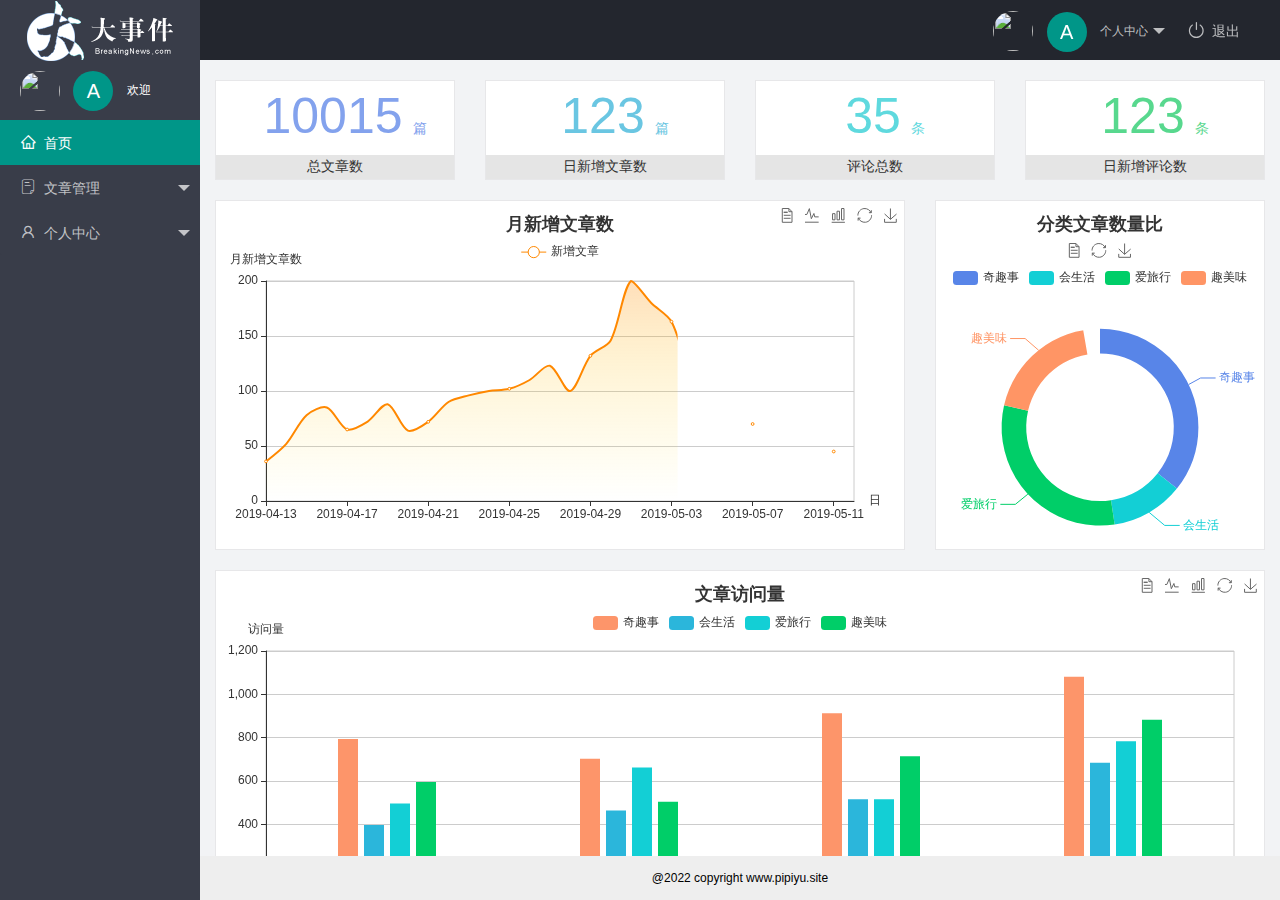
==== index.html @ cd09fad9 "主页功能开发" ====
<!DOCTYPE html>
<html lang="en">

<head>
  <meta charset="UTF-8">
  <meta http-equiv="X-UA-Compatible" content="IE=edge">
  <meta name="viewport" content="width=device-width, initial-scale=1.0">
  <link rel="stylesheet" href="/assets/lib/layui/css/layui.css" />
  <link rel="stylesheet" href="/assets/lib/layui/css/modules/layui-icon-extend/iconfont.css" />
  <link rel="stylesheet" href="/assets/css/index.css" />
  <title>后台主页</title>
</head>

<body>
  <div class="layui-layout layui-layout-admin">
    <div class="layui-header">
      <div class="layui-logo layui-hide-xs layui-bg-black">
        <img src="/assets/images/logo.png" alt="" />
      </div>
      <!-- 头部区域（可配合layui 已有的水平导航） -->
      <ul class="layui-nav layui-layout-right">
        <li class="layui-nav-item layui-hide layui-show-md-inline-block">
          <a href="javascript:;" class="userinfo">
            <img src="//tva1.sinaimg.cn/crop.0.0.118.118.180/5db11ff4gw1e77d3nqrv8j203b03cweg.jpg"
              class="layui-nav-img" />
            <span class="text-avatar">A</span>
            个人中心
          </a>
          <dl class="layui-nav-child">
            <dd><a href="">基本资料</a></dd>
            <dd><a href="">更换头像</a></dd>
            <dd><a href="">重置密码</a></dd>
          </dl>
        </li>
        <li class="layui-nav-item"><a href="javascript:;" id="btnLogout"><span
              class="iconfont layui-extend-tuichu"></span>退出 </a></li>
      </ul>
    </div>

    <div class="layui-side layui-bg-black">
      <div class="layui-side-scroll">
        <div href="javascript:;" class="userinfo">
          <img src="//tva1.sinaimg.cn/crop.0.0.118.118.180/5db11ff4gw1e77d3nqrv8j203b03cweg.jpg"
            class="layui-nav-img" />
          <span class="text-avatar">A</span>
          <span id="welcome">欢迎</span>
        </div>
        <!-- 左侧导航区域（可配合layui已有的垂直导航） -->
        <ul class="layui-nav layui-nav-tree" lay-shrink="all">
          <li class="layui-nav-item layui-this layui-this">
            <a href="/home/dashboard.html" target="fm"><span class="iconfont layui-extend-home"></span>首页</a>
          </li>
          <li class="layui-nav-item">
            <a class="" href="javascript:;"><span class="iconfont layui-extend-wenzhang"></span>文章管理</a>
            <dl class="layui-nav-child">
              <dd>
                <a href="javascript:;"><i class="layui-icon layui-icon-app"></i>文章类别</a>
              </dd>
              <dd>
                <a href="javascript:;"><i class="layui-icon layui-icon-app"></i>文章列表</a>
              </dd>
              <dd>
                <a href="javascript:;"><i class="layui-icon layui-icon-app"></i>发布文章</a>
              </dd>
            </dl>
          </li>
          <li class="layui-nav-item">
            <a href="javascript:;"><span class="iconfont layui-extend-user"></span>个人中心</a>
            <dl class="layui-nav-child">
              <dd>
                <a href="javascript:;"><i class="layui-icon layui-icon-app"></i>基本资料</a>
              </dd>
              <dd>
                <a href="javascript:;"><i class="layui-icon layui-icon-app"></i>更换头像</a>
              </dd>
              <dd>
                <a href="javascript:;"><i class="layui-icon layui-icon-app"></i>重置密码</a>
              </dd>
            </dl>
          </li>
        </ul>
      </div>
    </div>

    <div class="layui-body">
      <!-- 内容主体区域 -->
      <iframe name="fm" src="/home/dashboard.html" frameborder="0"></iframe>
    </div>

    <div class="layui-footer">
      <!-- 底部固定区域 -->
      @2022 copyright www.pipiyu.site
    </div>
  </div>


  <script src="/assets/lib/layui/layui.all.js"></script>
  <script src="/assets/lib/jquery.js"></script>
  <script src="/assets/js/BaseApi.js"></script>
  <script src="/assets/js/index.js"></script>

</body>

</html>
---- assets/lib/layui/css/layui.css ----
/** layui-v2.5.5 MIT License By https://www.layui.com */
 .layui-inline,img{display:inline-block;vertical-align:middle}h1,h2,h3,h4,h5,h6{font-weight:400}.layui-edge,.layui-header,.layui-inline,.layui-main{position:relative}.layui-body,.layui-edge,.layui-elip{overflow:hidden}.layui-btn,.layui-edge,.layui-inline,img{vertical-align:middle}.layui-btn,.layui-disabled,.layui-icon,.layui-unselect{-moz-user-select:none;-webkit-user-select:none;-ms-user-select:none}.layui-elip,.layui-form-checkbox span,.layui-form-pane .layui-form-label{text-overflow:ellipsis;white-space:nowrap}.layui-breadcrumb,.layui-tree-btnGroup{visibility:hidden}blockquote,body,button,dd,div,dl,dt,form,h1,h2,h3,h4,h5,h6,input,li,ol,p,pre,td,textarea,th,ul{margin:0;padding:0;-webkit-tap-highlight-color:rgba(0,0,0,0)}a:active,a:hover{outline:0}img{border:none}li{list-style:none}table{border-collapse:collapse;border-spacing:0}h4,h5,h6{font-size:100%}button,input,optgroup,option,select,textarea{font-family:inherit;font-size:inherit;font-style:inherit;font-weight:inherit;outline:0}pre{white-space:pre-wrap;white-space:-moz-pre-wrap;white-space:-pre-wrap;white-space:-o-pre-wrap;word-wrap:break-word}body{line-height:24px;font:14px Helvetica Neue,Helvetica,PingFang SC,Tahoma,Arial,sans-serif}hr{height:1px;margin:10px 0;border:0;clear:both}a{color:#333;text-decoration:none}a:hover{color:#777}a cite{font-style:normal;*cursor:pointer}.layui-border-box,.layui-border-box *{box-sizing:border-box}.layui-box,.layui-box *{box-sizing:content-box}.layui-clear{clear:both;*zoom:1}.layui-clear:after{content:'\20';clear:both;*zoom:1;display:block;height:0}.layui-inline{*display:inline;*zoom:1}.layui-edge{display:inline-block;width:0;height:0;border-width:6px;border-style:dashed;border-color:transparent}.layui-edge-top{top:-4px;border-bottom-color:#999;border-bottom-style:solid}.layui-edge-right{border-left-color:#999;border-left-style:solid}.layui-edge-bottom{top:2px;border-top-color:#999;border-top-style:solid}.layui-edge-left{border-right-color:#999;border-right-style:solid}.layui-disabled,.layui-disabled:hover{color:#d2d2d2!important;cursor:not-allowed!important}.layui-circle{border-radius:100%}.layui-show{display:block!important}.layui-hide{display:none!important}@font-face{font-family:layui-icon;src:url(../font/iconfont.eot?v=250);src:url(../font/iconfont.eot?v=250#iefix) format('embedded-opentype'),url(../font/iconfont.woff2?v=250) format('woff2'),url(../font/iconfont.woff?v=250) format('woff'),url(../font/iconfont.ttf?v=250) format('truetype'),url(../font/iconfont.svg?v=250#layui-icon) format('svg')}.layui-icon{font-family:layui-icon!important;font-size:16px;font-style:normal;-webkit-font-smoothing:antialiased;-moz-osx-font-smoothing:grayscale}.layui-icon-reply-fill:before{content:"\e611"}.layui-icon-set-fill:before{content:"\e614"}.layui-icon-menu-fill:before{content:"\e60f"}.layui-icon-search:before{content:"\e615"}.layui-icon-share:before{content:"\e641"}.layui-icon-set-sm:before{content:"\e620"}.layui-icon-engine:before{content:"\e628"}.layui-icon-close:before{content:"\1006"}.layui-icon-close-fill:before{content:"\1007"}.layui-icon-chart-screen:before{content:"\e629"}.layui-icon-star:before{content:"\e600"}.layui-icon-circle-dot:before{content:"\e617"}.layui-icon-chat:before{content:"\e606"}.layui-icon-release:before{content:"\e609"}.layui-icon-list:before{content:"\e60a"}.layui-icon-chart:before{content:"\e62c"}.layui-icon-ok-circle:before{content:"\1005"}.layui-icon-layim-theme:before{content:"\e61b"}.layui-icon-table:before{content:"\e62d"}.layui-icon-right:before{content:"\e602"}.layui-icon-left:before{content:"\e603"}.layui-icon-cart-simple:before{content:"\e698"}.layui-icon-face-cry:before{content:"\e69c"}.layui-icon-face-smile:before{content:"\e6af"}.layui-icon-survey:before{content:"\e6b2"}.layui-icon-tree:before{content:"\e62e"}.layui-icon-upload-circle:before{content:"\e62f"}.layui-icon-add-circle:before{content:"\e61f"}.layui-icon-download-circle:before{content:"\e601"}.layui-icon-templeate-1:before{content:"\e630"}.layui-icon-util:before{content:"\e631"}.layui-icon-face-surprised:before{content:"\e664"}.layui-icon-edit:before{content:"\e642"}.layui-icon-speaker:before{content:"\e645"}.layui-icon-down:before{content:"\e61a"}.layui-icon-file:before{content:"\e621"}.layui-icon-layouts:before{content:"\e632"}.layui-icon-rate-half:before{content:"\e6c9"}.layui-icon-add-circle-fine:before{content:"\e608"}.layui-icon-prev-circle:before{content:"\e633"}.layui-icon-read:before{content:"\e705"}.layui-icon-404:before{content:"\e61c"}.layui-icon-carousel:before{content:"\e634"}.layui-icon-help:before{content:"\e607"}.layui-icon-code-circle:before{content:"\e635"}.layui-icon-water:before{content:"\e636"}.layui-icon-username:before{content:"\e66f"}.layui-icon-find-fill:before{content:"\e670"}.layui-icon-about:before{content:"\e60b"}.layui-icon-location:before{content:"\e715"}.layui-icon-up:before{content:"\e619"}.layui-icon-pause:before{content:"\e651"}.layui-icon-date:before{content:"\e637"}.layui-icon-layim-uploadfile:before{content:"\e61d"}.layui-icon-delete:before{content:"\e640"}.layui-icon-play:before{content:"\e652"}.layui-icon-top:before{content:"\e604"}.layui-icon-friends:before{content:"\e612"}.layui-icon-refresh-3:before{content:"\e9aa"}.layui-icon-ok:before{content:"\e605"}.layui-icon-layer:before{content:"\e638"}.layui-icon-face-smile-fine:before{content:"\e60c"}.layui-icon-dollar:before{content:"\e659"}.layui-icon-group:before{content:"\e613"}.layui-icon-layim-download:before{content:"\e61e"}.layui-icon-picture-fine:before{content:"\e60d"}.layui-icon-link:before{content:"\e64c"}.layui-icon-diamond:before{content:"\e735"}.layui-icon-log:before{content:"\e60e"}.layui-icon-rate-solid:before{content:"\e67a"}.layui-icon-fonts-del:before{content:"\e64f"}.layui-icon-unlink:before{content:"\e64d"}.layui-icon-fonts-clear:before{content:"\e639"}.layui-icon-triangle-r:before{content:"\e623"}.layui-icon-circle:before{content:"\e63f"}.layui-icon-radio:before{content:"\e643"}.layui-icon-align-center:before{content:"\e647"}.layui-icon-align-right:before{content:"\e648"}.layui-icon-align-left:before{content:"\e649"}.layui-icon-loading-1:before{content:"\e63e"}.layui-icon-return:before{content:"\e65c"}.layui-icon-fonts-strong:before{content:"\e62b"}.layui-icon-upload:before{content:"\e67c"}.layui-icon-dialogue:before{content:"\e63a"}.layui-icon-video:before{content:"\e6ed"}.layui-icon-headset:before{content:"\e6fc"}.layui-icon-cellphone-fine:before{content:"\e63b"}.layui-icon-add-1:before{content:"\e654"}.layui-icon-face-smile-b:before{content:"\e650"}.layui-icon-fonts-html:before{content:"\e64b"}.layui-icon-form:before{content:"\e63c"}.layui-icon-cart:before{content:"\e657"}.layui-icon-camera-fill:before{content:"\e65d"}.layui-icon-tabs:before{content:"\e62a"}.layui-icon-fonts-code:before{content:"\e64e"}.layui-icon-fire:before{content:"\e756"}.layui-icon-set:before{content:"\e716"}.layui-icon-fonts-u:before{content:"\e646"}.layui-icon-triangle-d:before{content:"\e625"}.layui-icon-tips:before{content:"\e702"}.layui-icon-picture:before{content:"\e64a"}.layui-icon-more-vertical:before{content:"\e671"}.layui-icon-flag:before{content:"\e66c"}.layui-icon-loading:before{content:"\e63d"}.layui-icon-fonts-i:before{content:"\e644"}.layui-icon-refresh-1:before{content:"\e666"}.layui-icon-rmb:before{content:"\e65e"}.layui-icon-home:before{content:"\e68e"}.layui-icon-user:before{content:"\e770"}.layui-icon-notice:before{content:"\e667"}.layui-icon-login-weibo:before{content:"\e675"}.layui-icon-voice:before{content:"\e688"}.layui-icon-upload-drag:before{content:"\e681"}.layui-icon-login-qq:before{content:"\e676"}.layui-icon-snowflake:before{content:"\e6b1"}.layui-icon-file-b:before{content:"\e655"}.layui-icon-template:before{content:"\e663"}.layui-icon-auz:before{content:"\e672"}.layui-icon-console:before{content:"\e665"}.layui-icon-app:before{content:"\e653"}.layui-icon-prev:before{content:"\e65a"}.layui-icon-website:before{content:"\e7ae"}.layui-icon-next:before{content:"\e65b"}.layui-icon-component:before{content:"\e857"}.layui-icon-more:before{content:"\e65f"}.layui-icon-login-wechat:before{content:"\e677"}.layui-icon-shrink-right:before{content:"\e668"}.layui-icon-spread-left:before{content:"\e66b"}.layui-icon-camera:before{content:"\e660"}.layui-icon-note:before{content:"\e66e"}.layui-icon-refresh:before{content:"\e669"}.layui-icon-female:before{content:"\e661"}.layui-icon-male:before{content:"\e662"}.layui-icon-password:before{content:"\e673"}.layui-icon-senior:before{content:"\e674"}.layui-icon-theme:before{content:"\e66a"}.layui-icon-tread:before{content:"\e6c5"}.layui-icon-praise:before{content:"\e6c6"}.layui-icon-star-fill:before{content:"\e658"}.layui-icon-rate:before{content:"\e67b"}.layui-icon-template-1:before{content:"\e656"}.layui-icon-vercode:before{content:"\e679"}.layui-icon-cellphone:before{content:"\e678"}.layui-icon-screen-full:before{content:"\e622"}.layui-icon-screen-restore:before{content:"\e758"}.layui-icon-cols:before{content:"\e610"}.layui-icon-export:before{content:"\e67d"}.layui-icon-print:before{content:"\e66d"}.layui-icon-slider:before{content:"\e714"}.layui-icon-addition:before{content:"\e624"}.layui-icon-subtraction:before{content:"\e67e"}.layui-icon-service:before{content:"\e626"}.layui-icon-transfer:before{content:"\e691"}.layui-main{width:1140px;margin:0 auto}.layui-header{z-index:1000;height:60px}.layui-header a:hover{transition:all .5s;-webkit-transition:all .5s}.layui-side{position:fixed;left:0;top:0;bottom:0;z-index:999;width:200px;overflow-x:hidden}.layui-side-scroll{position:relative;width:220px;height:100%;overflow-x:hidden}.layui-body{position:absolute;left:200px;right:0;top:0;bottom:0;z-index:998;width:auto;overflow-y:auto;box-sizing:border-box}.layui-layout-body{overflow:hidden}.layui-layout-admin .layui-header{background-color:#23262E}.layui-layout-admin .layui-side{top:60px;width:200px;overflow-x:hidden}.layui-layout-admin .layui-body{position:fixed;top:60px;bottom:44px}.layui-layout-admin .layui-main{width:auto;margin:0 15px}.layui-layout-admin .layui-footer{position:fixed;left:200px;right:0;bottom:0;height:44px;line-height:44px;padding:0 15px;background-color:#eee}.layui-layout-admin .layui-logo{position:absolute;left:0;top:0;width:200px;height:100%;line-height:60px;text-align:center;color:#009688;font-size:16px}.layui-layout-admin .layui-header .layui-nav{background:0 0}.layui-layout-left{position:absolute!important;left:200px;top:0}.layui-layout-right{position:absolute!important;right:0;top:0}.layui-container{position:relative;margin:0 auto;padding:0 15px;box-sizing:border-box}.layui-fluid{position:relative;margin:0 auto;padding:0 15px}.layui-row:after,.layui-row:before{content:'';display:block;clear:both}.layui-col-lg1,.layui-col-lg10,.layui-col-lg11,.layui-col-lg12,.layui-col-lg2,.layui-col-lg3,.layui-col-lg4,.layui-col-lg5,.layui-col-lg6,.layui-col-lg7,.layui-col-lg8,.layui-col-lg9,.layui-col-md1,.layui-col-md10,.layui-col-md11,.layui-col-md12,.layui-col-md2,.layui-col-md3,.layui-col-md4,.layui-col-md5,.layui-col-md6,.layui-col-md7,.layui-col-md8,.layui-col-md9,.layui-col-sm1,.layui-col-sm10,.layui-col-sm11,.layui-col-sm12,.layui-col-sm2,.layui-col-sm3,.layui-col-sm4,.layui-col-sm5,.layui-col-sm6,.layui-col-sm7,.layui-col-sm8,.layui-col-sm9,.layui-col-xs1,.layui-col-xs10,.layui-col-xs11,.layui-col-xs12,.layui-col-xs2,.layui-col-xs3,.layui-col-xs4,.layui-col-xs5,.layui-col-xs6,.layui-col-xs7,.layui-col-xs8,.layui-col-xs9{position:relative;display:block;box-sizing:border-box}.layui-col-xs1,.layui-col-xs10,.layui-col-xs11,.layui-col-xs12,.layui-col-xs2,.layui-col-xs3,.layui-col-xs4,.layui-col-xs5,.layui-col-xs6,.layui-col-xs7,.layui-col-xs8,.layui-col-xs9{float:left}.layui-col-xs1{width:8.33333333%}.layui-col-xs2{width:16.66666667%}.layui-col-xs3{width:25%}.layui-col-xs4{width:33.33333333%}.layui-col-xs5{width:41.66666667%}.layui-col-xs6{width:50%}.layui-col-xs7{width:58.33333333%}.layui-col-xs8{width:66.66666667%}.layui-col-xs9{width:75%}.layui-col-xs10{width:83.33333333%}.layui-col-xs11{width:91.66666667%}.layui-col-xs12{width:100%}.layui-col-xs-offset1{margin-left:8.33333333%}.layui-col-xs-offset2{margin-left:16.66666667%}.layui-col-xs-offset3{margin-left:25%}.layui-col-xs-offset4{margin-left:33.33333333%}.layui-col-xs-offset5{margin-left:41.66666667%}.layui-col-xs-offset6{margin-left:50%}.layui-col-xs-offset7{margin-left:58.33333333%}.layui-col-xs-offset8{margin-left:66.66666667%}.layui-col-xs-offset9{margin-left:75%}.layui-col-xs-offset10{margin-left:83.33333333%}.layui-col-xs-offset11{margin-left:91.66666667%}.layui-col-xs-offset12{margin-left:100%}@media screen and (max-width:768px){.layui-hide-xs{display:none!important}.layui-show-xs-block{display:block!important}.layui-show-xs-inline{display:inline!important}.layui-show-xs-inline-block{display:inline-block!important}}@media screen and (min-width:768px){.layui-container{width:750px}.layui-hide-sm{display:none!important}.layui-show-sm-block{display:block!important}.layui-show-sm-inline{display:inline!important}.layui-show-sm-inline-block{display:inline-block!important}.layui-col-sm1,.layui-col-sm10,.layui-col-sm11,.layui-col-sm12,.layui-col-sm2,.layui-col-sm3,.layui-col-sm4,.layui-col-sm5,.layui-col-sm6,.layui-col-sm7,.layui-col-sm8,.layui-col-sm9{float:left}.layui-col-sm1{width:8.33333333%}.layui-col-sm2{width:16.66666667%}.layui-col-sm3{width:25%}.layui-col-sm4{width:33.33333333%}.layui-col-sm5{width:41.66666667%}.layui-col-sm6{width:50%}.layui-col-sm7{width:58.33333333%}.layui-col-sm8{width:66.66666667%}.layui-col-sm9{width:75%}.layui-col-sm10{width:83.33333333%}.layui-col-sm11{width:91.66666667%}.layui-col-sm12{width:100%}.layui-col-sm-offset1{margin-left:8.33333333%}.layui-col-sm-offset2{margin-left:16.66666667%}.layui-col-sm-offset3{margin-left:25%}.layui-col-sm-offset4{margin-left:33.33333333%}.layui-col-sm-offset5{margin-left:41.66666667%}.layui-col-sm-offset6{margin-left:50%}.layui-col-sm-offset7{margin-left:58.33333333%}.layui-col-sm-offset8{margin-left:66.66666667%}.layui-col-sm-offset9{margin-left:75%}.layui-col-sm-offset10{margin-left:83.33333333%}.layui-col-sm-offset11{margin-left:91.66666667%}.layui-col-sm-offset12{margin-left:100%}}@media screen and (min-width:992px){.layui-container{width:970px}.layui-hide-md{display:none!important}.layui-show-md-block{display:block!important}.layui-show-md-inline{display:inline!important}.layui-show-md-inline-block{display:inline-block!important}.layui-col-md1,.layui-col-md10,.layui-col-md11,.layui-col-md12,.layui-col-md2,.layui-col-md3,.layui-col-md4,.layui-col-md5,.layui-col-md6,.layui-col-md7,.layui-col-md8,.layui-col-md9{float:left}.layui-col-md1{width:8.33333333%}.layui-col-md2{width:16.66666667%}.layui-col-md3{width:25%}.layui-col-md4{width:33.33333333%}.layui-col-md5{width:41.66666667%}.layui-col-md6{width:50%}.layui-col-md7{width:58.33333333%}.layui-col-md8{width:66.66666667%}.layui-col-md9{width:75%}.layui-col-md10{width:83.33333333%}.layui-col-md11{width:91.66666667%}.layui-col-md12{width:100%}.layui-col-md-offset1{margin-left:8.33333333%}.layui-col-md-offset2{margin-left:16.66666667%}.layui-col-md-offset3{margin-left:25%}.layui-col-md-offset4{margin-left:33.33333333%}.layui-col-md-offset5{margin-left:41.66666667%}.layui-col-md-offset6{margin-left:50%}.layui-col-md-offset7{margin-left:58.33333333%}.layui-col-md-offset8{margin-left:66.66666667%}.layui-col-md-offset9{margin-left:75%}.layui-col-md-offset10{margin-left:83.33333333%}.layui-col-md-offset11{margin-left:91.66666667%}.layui-col-md-offset12{margin-left:100%}}@media screen and (min-width:1200px){.layui-container{width:1170px}.layui-hide-lg{display:none!important}.layui-show-lg-block{display:block!important}.layui-show-lg-inline{display:inline!important}.layui-show-lg-inline-block{display:inline-block!important}.layui-col-lg1,.layui-col-lg10,.layui-col-lg11,.layui-col-lg12,.layui-col-lg2,.layui-col-lg3,.layui-col-lg4,.layui-col-lg5,.layui-col-lg6,.layui-col-lg7,.layui-col-lg8,.layui-col-lg9{float:left}.layui-col-lg1{width:8.33333333%}.layui-col-lg2{width:16.66666667%}.layui-col-lg3{width:25%}.layui-col-lg4{width:33.33333333%}.layui-col-lg5{width:41.66666667%}.layui-col-lg6{width:50%}.layui-col-lg7{width:58.33333333%}.layui-col-lg8{width:66.66666667%}.layui-col-lg9{width:75%}.layui-col-lg10{width:83.33333333%}.layui-col-lg11{width:91.66666667%}.layui-col-lg12{width:100%}.layui-col-lg-offset1{margin-left:8.33333333%}.layui-col-lg-offset2{margin-left:16.66666667%}.layui-col-lg-offset3{margin-left:25%}.layui-col-lg-offset4{margin-left:33.33333333%}.layui-col-lg-offset5{margin-left:41.66666667%}.layui-col-lg-offset6{margin-left:50%}.layui-col-lg-offset7{margin-left:58.33333333%}.layui-col-lg-offset8{margin-left:66.66666667%}.layui-col-lg-offset9{margin-left:75%}.layui-col-lg-offset10{margin-left:83.33333333%}.layui-col-lg-offset11{margin-left:91.66666667%}.layui-col-lg-offset12{margin-left:100%}}.layui-col-space1{margin:-.5px}.layui-col-space1>*{padding:.5px}.layui-col-space3{margin:-1.5px}.layui-col-space3>*{padding:1.5px}.layui-col-space5{margin:-2.5px}.layui-col-space5>*{padding:2.5px}.layui-col-space8{margin:-3.5px}.layui-col-space8>*{padding:3.5px}.layui-col-space10{margin:-5px}.layui-col-space10>*{padding:5px}.layui-col-space12{margin:-6px}.layui-col-space12>*{padding:6px}.layui-col-space15{margin:-7.5px}.layui-col-space15>*{padding:7.5px}.layui-col-space18{margin:-9px}.layui-col-space18>*{padding:9px}.layui-col-space20{margin:-10px}.layui-col-space20>*{padding:10px}.layui-col-space22{margin:-11px}.layui-col-space22>*{padding:11px}.layui-col-space25{margin:-12.5px}.layui-col-space25>*{padding:12.5px}.layui-col-space30{margin:-15px}.layui-col-space30>*{padding:15px}.layui-btn,.layui-input,.layui-select,.layui-textarea,.layui-upload-button{outline:0;-webkit-appearance:none;transition:all .3s;-webkit-transition:all .3s;box-sizing:border-box}.layui-elem-quote{margin-bottom:10px;padding:15px;line-height:22px;border-left:5px solid #009688;border-radius:0 2px 2px 0;background-color:#f2f2f2}.layui-quote-nm{border-style:solid;border-width:1px 1px 1px 5px;background:0 0}.layui-elem-field{margin-bottom:10px;padding:0;border-width:1px;border-style:solid}.layui-elem-field legend{margin-left:20px;padding:0 10px;font-size:20px;font-weight:300}.layui-field-title{margin:10px 0 20px;border-width:1px 0 0}.layui-field-box{padding:10px 15px}.layui-field-title .layui-field-box{padding:10px 0}.layui-progress{position:relative;height:6px;border-radius:20px;background-color:#e2e2e2}.layui-progress-bar{position:absolute;left:0;top:0;width:0;max-width:100%;height:6px;border-radius:20px;text-align:right;background-color:#5FB878;transition:all .3s;-webkit-transition:all .3s}.layui-progress-big,.layui-progress-big .layui-progress-bar{height:18px;line-height:18px}.layui-progress-text{position:relative;top:-20px;line-height:18px;font-size:12px;color:#666}.layui-progress-big .layui-progress-text{position:static;padding:0 10px;color:#fff}.layui-collapse{border-width:1px;border-style:solid;border-radius:2px}.layui-colla-content,.layui-colla-item{border-top-width:1px;border-top-style:solid}.layui-colla-item:first-child{border-top:none}.layui-colla-title{position:relative;height:42px;line-height:42px;padding:0 15px 0 35px;color:#333;background-color:#f2f2f2;cursor:pointer;font-size:14px;overflow:hidden}.layui-colla-content{display:none;padding:10px 15px;line-height:22px;color:#666}.layui-colla-icon{position:absolute;left:15px;top:0;font-size:14px}.layui-card{margin-bottom:15px;border-radius:2px;background-color:#fff;box-shadow:0 1px 2px 0 rgba(0,0,0,.05)}.layui-card:last-child{margin-bottom:0}.layui-card-header{position:relative;height:42px;line-height:42px;padding:0 15px;border-bottom:1px solid #f6f6f6;color:#333;border-radius:2px 2px 0 0;font-size:14px}.layui-bg-black,.layui-bg-blue,.layui-bg-cyan,.layui-bg-green,.layui-bg-orange,.layui-bg-red{color:#fff!important}.layui-card-body{position:relative;padding:10px 15px;line-height:24px}.layui-card-body[pad15]{padding:15px}.layui-card-body[pad20]{padding:20px}.layui-card-body .layui-table{margin:5px 0}.layui-card .layui-tab{margin:0}.layui-panel-window{position:relative;padding:15px;border-radius:0;border-top:5px solid #E6E6E6;background-color:#fff}.layui-auxiliar-moving{position:fixed;left:0;right:0;top:0;bottom:0;width:100%;height:100%;background:0 0;z-index:9999999999}.layui-form-label,.layui-form-mid,.layui-form-select,.layui-input-block,.layui-input-inline,.layui-textarea{position:relative}.layui-bg-red{background-color:#FF5722!important}.layui-bg-orange{background-color:#FFB800!important}.layui-bg-green{background-color:#009688!important}.layui-bg-cyan{background-color:#2F4056!important}.layui-bg-blue{background-color:#1E9FFF!important}.layui-bg-black{background-color:#393D49!important}.layui-bg-gray{background-color:#eee!important;color:#666!important}.layui-badge-rim,.layui-colla-content,.layui-colla-item,.layui-collapse,.layui-elem-field,.layui-form-pane .layui-form-item[pane],.layui-form-pane .layui-form-label,.layui-input,.layui-layedit,.layui-layedit-tool,.layui-quote-nm,.layui-select,.layui-tab-bar,.layui-tab-card,.layui-tab-title,.layui-tab-title .layui-this:after,.layui-textarea{border-color:#e6e6e6}.layui-timeline-item:before,hr{background-color:#e6e6e6}.layui-text{line-height:22px;font-size:14px;color:#666}.layui-text h1,.layui-text h2,.layui-text h3{font-weight:500;color:#333}.layui-text h1{font-size:30px}.layui-text h2{font-size:24px}.layui-text h3{font-size:18px}.layui-text a:not(.layui-btn){color:#01AAED}.layui-text a:not(.layui-btn):hover{text-decoration:underline}.layui-text ul{padding:5px 0 5px 15px}.layui-text ul li{margin-top:5px;list-style-type:disc}.layui-text em,.layui-word-aux{color:#999!important;padding:0 5px!important}.layui-btn{display:inline-block;height:38px;line-height:38px;padding:0 18px;background-color:#009688;color:#fff;white-space:nowrap;text-align:center;font-size:14px;border:none;border-radius:2px;cursor:pointer}.layui-btn:hover{opacity:.8;filter:alpha(opacity=80);color:#fff}.layui-btn:active{opacity:1;filter:alpha(opacity=100)}.layui-btn+.layui-btn{margin-left:10px}.layui-btn-container{font-size:0}.layui-btn-container .layui-btn{margin-right:10px;margin-bottom:10px}.layui-btn-container .layui-btn+.layui-btn{margin-left:0}.layui-table .layui-btn-container .layui-btn{margin-bottom:9px}.layui-btn-radius{border-radius:100px}.layui-btn .layui-icon{margin-right:3px;font-size:18px;vertical-align:bottom;vertical-align:middle\9}.layui-btn-primary{border:1px solid #C9C9C9;background-color:#fff;color:#555}.layui-btn-primary:hover{border-color:#009688;color:#333}.layui-btn-normal{background-color:#1E9FFF}.layui-btn-warm{background-color:#FFB800}.layui-btn-danger{background-color:#FF5722}.layui-btn-checked{background-color:#5FB878}.layui-btn-disabled,.layui-btn-disabled:active,.layui-btn-disabled:hover{border:1px solid #e6e6e6;background-color:#FBFBFB;color:#C9C9C9;cursor:not-allowed;opacity:1}.layui-btn-lg{height:44px;line-height:44px;padding:0 25px;font-size:16px}.layui-btn-sm{height:30px;line-height:30px;padding:0 10px;font-size:12px}.layui-btn-sm i{font-size:16px!important}.layui-btn-xs{height:22px;line-height:22px;padding:0 5px;font-size:12px}.layui-btn-xs i{font-size:14px!important}.layui-btn-group{display:inline-block;vertical-align:middle;font-size:0}.layui-btn-group .layui-btn{margin-left:0!important;margin-right:0!important;border-left:1px solid rgba(255,255,255,.5);border-radius:0}.layui-btn-group .layui-btn-primary{border-left:none}.layui-btn-group .layui-btn-primary:hover{border-color:#C9C9C9;color:#009688}.layui-btn-group .layui-btn:first-child{border-left:none;border-radius:2px 0 0 2px}.layui-btn-group .layui-btn-primary:first-child{border-left:1px solid #c9c9c9}.layui-btn-group .layui-btn:last-child{border-radius:0 2px 2px 0}.layui-btn-group .layui-btn+.layui-btn{margin-left:0}.layui-btn-group+.layui-btn-group{margin-left:10px}.layui-btn-fluid{width:100%}.layui-input,.layui-select,.layui-textarea{height:38px;line-height:1.3;line-height:38px\9;border-width:1px;border-style:solid;background-color:#fff;border-radius:2px}.layui-input::-webkit-input-placeholder,.layui-select::-webkit-input-placeholder,.layui-textarea::-webkit-input-placeholder{line-height:1.3}.layui-input,.layui-textarea{display:block;width:100%;padding-left:10px}.layui-input:hover,.layui-textarea:hover{border-color:#D2D2D2!important}.layui-input:focus,.layui-textarea:focus{border-color:#C9C9C9!important}.layui-textarea{min-height:100px;height:auto;line-height:20px;padding:6px 10px;resize:vertical}.layui-select{padding:0 10px}.layui-form input[type=checkbox],.layui-form input[type=radio],.layui-form select{display:none}.layui-form [lay-ignore]{display:initial}.layui-form-item{margin-bottom:15px;clear:both;*zoom:1}.layui-form-item:after{content:'\20';clear:both;*zoom:1;display:block;height:0}.layui-form-label{float:left;display:block;padding:9px 15px;width:80px;font-weight:400;line-height:20px;text-align:right}.layui-form-label-col{display:block;float:none;padding:9px 0;line-height:20px;text-align:left}.layui-form-item .layui-inline{margin-bottom:5px;margin-right:10px}.layui-input-block{margin-left:110px;min-height:36px}.layui-input-inline{display:inline-block;vertical-align:middle}.layui-form-item .layui-input-inline{float:left;width:190px;margin-right:10px}.layui-form-text .layui-input-inline{width:auto}.layui-form-mid{float:left;display:block;padding:9px 0!important;line-height:20px;margin-right:10px}.layui-form-danger+.layui-form-select .layui-input,.layui-form-danger:focus{border-color:#FF5722!important}.layui-form-select .layui-input{padding-right:30px;cursor:pointer}.layui-form-select .layui-edge{position:absolute;right:10px;top:50%;margin-top:-3px;cursor:pointer;border-width:6px;border-top-color:#c2c2c2;border-top-style:solid;transition:all .3s;-webkit-transition:all .3s}.layui-form-select dl{display:none;position:absolute;left:0;top:42px;padding:5px 0;z-index:899;min-width:100%;border:1px solid #d2d2d2;max-height:300px;overflow-y:auto;background-color:#fff;border-radius:2px;box-shadow:0 2px 4px rgba(0,0,0,.12);box-sizing:border-box}.layui-form-select dl dd,.layui-form-select dl dt{padding:0 10px;line-height:36px;white-space:nowrap;overflow:hidden;text-overflow:ellipsis}.layui-form-select dl dt{font-size:12px;color:#999}.layui-form-select dl dd{cursor:pointer}.layui-form-select dl dd:hover{background-color:#f2f2f2;-webkit-transition:.5s all;transition:.5s all}.layui-form-select .layui-select-group dd{padding-left:20px}.layui-form-select dl dd.layui-select-tips{padding-left:10px!important;color:#999}.layui-form-select dl dd.layui-this{background-color:#5FB878;color:#fff}.layui-form-checkbox,.layui-form-select dl dd.layui-disabled{background-color:#fff}.layui-form-selected dl{display:block}.layui-form-checkbox,.layui-form-checkbox *,.layui-form-switch{display:inline-block;vertical-align:middle}.layui-form-selected .layui-edge{margin-top:-9px;-webkit-transform:rotate(180deg);transform:rotate(180deg);margin-top:-3px\9}:root .layui-form-selected .layui-edge{margin-top:-9px\0/IE9}.layui-form-selectup dl{top:auto;bottom:42px}.layui-select-none{margin:5px 0;text-align:center;color:#999}.layui-select-disabled .layui-disabled{border-color:#eee!important}.layui-select-disabled .layui-edge{border-top-color:#d2d2d2}.layui-form-checkbox{position:relative;height:30px;line-height:30px;margin-right:10px;padding-right:30px;cursor:pointer;font-size:0;-webkit-transition:.1s linear;transition:.1s linear;box-sizing:border-box}.layui-form-checkbox span{padding:0 10px;height:100%;font-size:14px;border-radius:2px 0 0 2px;background-color:#d2d2d2;color:#fff;overflow:hidden}.layui-form-checkbox:hover span{background-color:#c2c2c2}.layui-form-checkbox i{position:absolute;right:0;top:0;width:30px;height:28px;border:1px solid #d2d2d2;border-left:none;border-radius:0 2px 2px 0;color:#fff;font-size:20px;text-align:center}.layui-form-checkbox:hover i{border-color:#c2c2c2;color:#c2c2c2}.layui-form-checked,.layui-form-checked:hover{border-color:#5FB878}.layui-form-checked span,.layui-form-checked:hover span{background-color:#5FB878}.layui-form-checked i,.layui-form-checked:hover i{color:#5FB878}.layui-form-item .layui-form-checkbox{margin-top:4px}.layui-form-checkbox[lay-skin=primary]{height:auto!important;line-height:normal!important;min-width:18px;min-height:18px;border:none!important;margin-right:0;padding-left:28px;padding-right:0;background:0 0}.layui-form-checkbox[lay-skin=primary] span{padding-left:0;padding-right:15px;line-height:18px;background:0 0;color:#666}.layui-form-checkbox[lay-skin=primary] i{right:auto;left:0;width:16px;height:16px;line-height:16px;border:1px solid #d2d2d2;font-size:12px;border-radius:2px;background-color:#fff;-webkit-transition:.1s linear;transition:.1s linear}.layui-form-checkbox[lay-skin=primary]:hover i{border-color:#5FB878;color:#fff}.layui-form-checked[lay-skin=primary] i{border-color:#5FB878!important;background-color:#5FB878;color:#fff}.layui-checkbox-disbaled[lay-skin=primary] span{background:0 0!important;color:#c2c2c2}.layui-checkbox-disbaled[lay-skin=primary]:hover i{border-color:#d2d2d2}.layui-form-item .layui-form-checkbox[lay-skin=primary]{margin-top:10px}.layui-form-switch{position:relative;height:22px;line-height:22px;min-width:35px;padding:0 5px;margin-top:8px;border:1px solid #d2d2d2;border-radius:20px;cursor:pointer;background-color:#fff;-webkit-transition:.1s linear;transition:.1s linear}.layui-form-switch i{position:absolute;left:5px;top:3px;width:16px;height:16px;border-radius:20px;background-color:#d2d2d2;-webkit-transition:.1s linear;transition:.1s linear}.layui-form-switch em{position:relative;top:0;width:25px;margin-left:21px;padding:0!important;text-align:center!important;color:#999!important;font-style:normal!important;font-size:12px}.layui-form-onswitch{border-color:#5FB878;background-color:#5FB878}.layui-checkbox-disbaled,.layui-checkbox-disbaled i{border-color:#e2e2e2!important}.layui-form-onswitch i{left:100%;margin-left:-21px;background-color:#fff}.layui-form-onswitch em{margin-left:5px;margin-right:21px;color:#fff!important}.layui-checkbox-disbaled span{background-color:#e2e2e2!important}.layui-checkbox-disbaled:hover i{color:#fff!important}[lay-radio]{display:none}.layui-form-radio,.layui-form-radio *{display:inline-block;vertical-align:middle}.layui-form-radio{line-height:28px;margin:6px 10px 0 0;padding-right:10px;cursor:pointer;font-size:0}.layui-form-radio *{font-size:14px}.layui-form-radio>i{margin-right:8px;font-size:22px;color:#c2c2c2}.layui-form-radio>i:hover,.layui-form-radioed>i{color:#5FB878}.layui-radio-disbaled>i{color:#e2e2e2!important}.layui-form-pane .layui-form-label{width:110px;padding:8px 15px;height:38px;line-height:20px;border-width:1px;border-style:solid;border-radius:2px 0 0 2px;text-align:center;background-color:#FBFBFB;overflow:hidden;box-sizing:border-box}.layui-form-pane .layui-input-inline{margin-left:-1px}.layui-form-pane .layui-input-block{margin-left:110px;left:-1px}.layui-form-pane .layui-input{border-radius:0 2px 2px 0}.layui-form-pane .layui-form-text .layui-form-label{float:none;width:100%;border-radius:2px;box-sizing:border-box;text-align:left}.layui-form-pane .layui-form-text .layui-input-inline{display:block;margin:0;top:-1px;clear:both}.layui-form-pane .layui-form-text .layui-input-block{margin:0;left:0;top:-1px}.layui-form-pane .layui-form-text .layui-textarea{min-height:100px;border-radius:0 0 2px 2px}.layui-form-pane .layui-form-checkbox{margin:4px 0 4px 10px}.layui-form-pane .layui-form-radio,.layui-form-pane .layui-form-switch{margin-top:6px;margin-left:10px}.layui-form-pane .layui-form-item[pane]{position:relative;border-width:1px;border-style:solid}.layui-form-pane .layui-form-item[pane] .layui-form-label{position:absolute;left:0;top:0;height:100%;border-width:0 1px 0 0}.layui-form-pane .layui-form-item[pane] .layui-input-inline{margin-left:110px}@media screen and (max-width:450px){.layui-form-item .layui-form-label{text-overflow:ellipsis;overflow:hidden;white-space:nowrap}.layui-form-item .layui-inline{display:block;margin-right:0;margin-bottom:20px;clear:both}.layui-form-item .layui-inline:after{content:'\20';clear:both;display:block;height:0}.layui-form-item .layui-input-inline{display:block;float:none;left:-3px;width:auto;margin:0 0 10px 112px}.layui-form-item .layui-input-inline+.layui-form-mid{margin-left:110px;top:-5px;padding:0}.layui-form-item .layui-form-checkbox{margin-right:5px;margin-bottom:5px}}.layui-layedit{border-width:1px;border-style:solid;border-radius:2px}.layui-layedit-tool{padding:3px 5px;border-bottom-width:1px;border-bottom-style:solid;font-size:0}.layedit-tool-fixed{position:fixed;top:0;border-top:1px solid #e2e2e2}.layui-layedit-tool .layedit-tool-mid,.layui-layedit-tool .layui-icon{display:inline-block;vertical-align:middle;text-align:center;font-size:14px}.layui-layedit-tool .layui-icon{position:relative;width:32px;height:30px;line-height:30px;margin:3px 5px;color:#777;cursor:pointer;border-radius:2px}.layui-layedit-tool .layui-icon:hover{color:#393D49}.layui-layedit-tool .layui-icon:active{color:#000}.layui-layedit-tool .layedit-tool-active{background-color:#e2e2e2;color:#000}.layui-layedit-tool .layui-disabled,.layui-layedit-tool .layui-disabled:hover{color:#d2d2d2;cursor:not-allowed}.layui-layedit-tool .layedit-tool-mid{width:1px;height:18px;margin:0 10px;background-color:#d2d2d2}.layedit-tool-html{width:50px!important;font-size:30px!important}.layedit-tool-b,.layedit-tool-code,.layedit-tool-help{font-size:16px!important}.layedit-tool-d,.layedit-tool-face,.layedit-tool-image,.layedit-tool-unlink{font-size:18px!important}.layedit-tool-image input{position:absolute;font-size:0;left:0;top:0;width:100%;height:100%;opacity:.01;filter:Alpha(opacity=1);cursor:pointer}.layui-layedit-iframe iframe{display:block;width:100%}#LAY_layedit_code{overflow:hidden}.layui-laypage{display:inline-block;*display:inline;*zoom:1;vertical-align:middle;margin:10px 0;font-size:0}.layui-laypage>a:first-child,.layui-laypage>a:first-child em{border-radius:2px 0 0 2px}.layui-laypage>a:last-child,.layui-laypage>a:last-child em{border-radius:0 2px 2px 0}.layui-laypage>:first-child{margin-left:0!important}.layui-laypage>:last-child{margin-right:0!important}.layui-laypage a,.layui-laypage button,.layui-laypage input,.layui-laypage select,.layui-laypage span{border:1px solid #e2e2e2}.layui-laypage a,.layui-laypage span{display:inline-block;*display:inline;*zoom:1;vertical-align:middle;padding:0 15px;height:28px;line-height:28px;margin:0 -1px 5px 0;background-color:#fff;color:#333;font-size:12px}.layui-flow-more a *,.layui-laypage input,.layui-table-view select[lay-ignore]{display:inline-block}.layui-laypage a:hover{color:#009688}.layui-laypage em{font-style:normal}.layui-laypage .layui-laypage-spr{color:#999;font-weight:700}.layui-laypage a{text-decoration:none}.layui-laypage .layui-laypage-curr{position:relative}.layui-laypage .layui-laypage-curr em{position:relative;color:#fff}.layui-laypage .layui-laypage-curr .layui-laypage-em{position:absolute;left:-1px;top:-1px;padding:1px;width:100%;height:100%;background-color:#009688}.layui-laypage-em{border-radius:2px}.layui-laypage-next em,.layui-laypage-prev em{font-family:Sim sun;font-size:16px}.layui-laypage .layui-laypage-count,.layui-laypage .layui-laypage-limits,.layui-laypage .layui-laypage-refresh,.layui-laypage .layui-laypage-skip{margin-left:10px;margin-right:10px;padding:0;border:none}.layui-laypage .layui-laypage-limits,.layui-laypage .layui-laypage-refresh{vertical-align:top}.layui-laypage .layui-laypage-refresh i{font-size:18px;cursor:pointer}.layui-laypage select{height:22px;padding:3px;border-radius:2px;cursor:pointer}.layui-laypage .layui-laypage-skip{height:30px;line-height:30px;color:#999}.layui-laypage button,.layui-laypage input{height:30px;line-height:30px;border-radius:2px;vertical-align:top;background-color:#fff;box-sizing:border-box}.layui-laypage input{width:40px;margin:0 10px;padding:0 3px;text-align:center}.layui-laypage input:focus,.layui-laypage select:focus{border-color:#009688!important}.layui-laypage button{margin-left:10px;padding:0 10px;cursor:pointer}.layui-table,.layui-table-view{margin:10px 0}.layui-flow-more{margin:10px 0;text-align:center;color:#999;font-size:14px}.layui-flow-more a{height:32px;line-height:32px}.layui-flow-more a *{vertical-align:top}.layui-flow-more a cite{padding:0 20px;border-radius:3px;background-color:#eee;color:#333;font-style:normal}.layui-flow-more a cite:hover{opacity:.8}.layui-flow-more a i{font-size:30px;color:#737383}.layui-table{width:100%;background-color:#fff;color:#666}.layui-table tr{transition:all .3s;-webkit-transition:all .3s}.layui-table th{text-align:left;font-weight:400}.layui-table tbody tr:hover,.layui-table thead tr,.layui-table-click,.layui-table-header,.layui-table-hover,.layui-table-mend,.layui-table-patch,.layui-table-tool,.layui-table-total,.layui-table-total tr,.layui-table[lay-even] tr:nth-child(even){background-color:#f2f2f2}.layui-table td,.layui-table th,.layui-table-col-set,.layui-table-fixed-r,.layui-table-grid-down,.layui-table-header,.layui-table-page,.layui-table-tips-main,.layui-table-tool,.layui-table-total,.layui-table-view,.layui-table[lay-skin=line],.layui-table[lay-skin=row]{border-width:1px;border-style:solid;border-color:#e6e6e6}.layui-table td,.layui-table th{position:relative;padding:9px 15px;min-height:20px;line-height:20px;font-size:14px}.layui-table[lay-skin=line] td,.layui-table[lay-skin=line] th{border-width:0 0 1px}.layui-table[lay-skin=row] td,.layui-table[lay-skin=row] th{border-width:0 1px 0 0}.layui-table[lay-skin=nob] td,.layui-table[lay-skin=nob] th{border:none}.layui-table img{max-width:100px}.layui-table[lay-size=lg] td,.layui-table[lay-size=lg] th{padding:15px 30px}.layui-table-view .layui-table[lay-size=lg] .layui-table-cell{height:40px;line-height:40px}.layui-table[lay-size=sm] td,.layui-table[lay-size=sm] th{font-size:12px;padding:5px 10px}.layui-table-view .layui-table[lay-size=sm] .layui-table-cell{height:20px;line-height:20px}.layui-table[lay-data]{display:none}.layui-table-box{position:relative;overflow:hidden}.layui-table-view .layui-table{position:relative;width:auto;margin:0}.layui-table-view .layui-table[lay-skin=line]{border-width:0 1px 0 0}.layui-table-view .layui-table[lay-skin=row]{border-width:0 0 1px}.layui-table-view .layui-table td,.layui-table-view .layui-table th{padding:5px 0;border-top:none;border-left:none}.layui-table-view .layui-table th.layui-unselect .layui-table-cell span{cursor:pointer}.layui-table-view .layui-table td{cursor:default}.layui-table-view .layui-table td[data-edit=text]{cursor:text}.layui-table-view .layui-form-checkbox[lay-skin=primary] i{width:18px;height:18px}.layui-table-view .layui-form-radio{line-height:0;padding:0}.layui-table-view .layui-form-radio>i{margin:0;font-size:20px}.layui-table-init{position:absolute;left:0;top:0;width:100%;height:100%;text-align:center;z-index:110}.layui-table-init .layui-icon{position:absolute;left:50%;top:50%;margin:-15px 0 0 -15px;font-size:30px;color:#c2c2c2}.layui-table-header{border-width:0 0 1px;overflow:hidden}.layui-table-header .layui-table{margin-bottom:-1px}.layui-table-tool .layui-inline[lay-event]{position:relative;width:26px;height:26px;padding:5px;line-height:16px;margin-right:10px;text-align:center;color:#333;border:1px solid #ccc;cursor:pointer;-webkit-transition:.5s all;transition:.5s all}.layui-table-tool .layui-inline[lay-event]:hover{border:1px solid #999}.layui-table-tool-temp{padding-right:120px}.layui-table-tool-self{position:absolute;right:17px;top:10px}.layui-table-tool .layui-table-tool-self .layui-inline[lay-event]{margin:0 0 0 10px}.layui-table-tool-panel{position:absolute;top:29px;left:-1px;padding:5px 0;min-width:150px;min-height:40px;border:1px solid #d2d2d2;text-align:left;overflow-y:auto;background-color:#fff;box-shadow:0 2px 4px rgba(0,0,0,.12)}.layui-table-cell,.layui-table-tool-panel li{overflow:hidden;text-overflow:ellipsis;white-space:nowrap}.layui-table-tool-panel li{padding:0 10px;line-height:30px;-webkit-transition:.5s all;transition:.5s all}.layui-table-tool-panel li .layui-form-checkbox[lay-skin=primary]{width:100%;padding-left:28px}.layui-table-tool-panel li:hover{background-color:#f2f2f2}.layui-table-tool-panel li .layui-form-checkbox[lay-skin=primary] i{position:absolute;left:0;top:0}.layui-table-tool-panel li .layui-form-checkbox[lay-skin=primary] span{padding:0}.layui-table-tool .layui-table-tool-self .layui-table-tool-panel{left:auto;right:-1px}.layui-table-col-set{position:absolute;right:0;top:0;width:20px;height:100%;border-width:0 0 0 1px;background-color:#fff}.layui-table-sort{width:10px;height:20px;margin-left:5px;cursor:pointer!important}.layui-table-sort .layui-edge{position:absolute;left:5px;border-width:5px}.layui-table-sort .layui-table-sort-asc{top:3px;border-top:none;border-bottom-style:solid;border-bottom-color:#b2b2b2}.layui-table-sort .layui-table-sort-asc:hover{border-bottom-color:#666}.layui-table-sort .layui-table-sort-desc{bottom:5px;border-bottom:none;border-top-style:solid;border-top-color:#b2b2b2}.layui-table-sort .layui-table-sort-desc:hover{border-top-color:#666}.layui-table-sort[lay-sort=asc] .layui-table-sort-asc{border-bottom-color:#000}.layui-table-sort[lay-sort=desc] .layui-table-sort-desc{border-top-color:#000}.layui-table-cell{height:28px;line-height:28px;padding:0 15px;position:relative;box-sizing:border-box}.layui-table-cell .layui-form-checkbox[lay-skin=primary]{top:-1px;padding:0}.layui-table-cell .layui-table-link{color:#01AAED}.laytable-cell-checkbox,.laytable-cell-numbers,.laytable-cell-radio,.laytable-cell-space{padding:0;text-align:center}.layui-table-body{position:relative;overflow:auto;margin-right:-1px;margin-bottom:-1px}.layui-table-body .layui-none{line-height:26px;padding:15px;text-align:center;color:#999}.layui-table-fixed{position:absolute;left:0;top:0;z-index:101}.layui-table-fixed .layui-table-body{overflow:hidden}.layui-table-fixed-l{box-shadow:0 -1px 8px rgba(0,0,0,.08)}.layui-table-fixed-r{left:auto;right:-1px;border-width:0 0 0 1px;box-shadow:-1px 0 8px rgba(0,0,0,.08)}.layui-table-fixed-r .layui-table-header{position:relative;overflow:visible}.layui-table-mend{position:absolute;right:-49px;top:0;height:100%;width:50px}.layui-table-tool{position:relative;z-index:890;width:100%;min-height:50px;line-height:30px;padding:10px 15px;border-width:0 0 1px}.layui-table-tool .layui-btn-container{margin-bottom:-10px}.layui-table-page,.layui-table-total{border-width:1px 0 0;margin-bottom:-1px;overflow:hidden}.layui-table-page{position:relative;width:100%;padding:7px 7px 0;height:41px;font-size:12px;white-space:nowrap}.layui-table-page>div{height:26px}.layui-table-page .layui-laypage{margin:0}.layui-table-page .layui-laypage a,.layui-table-page .layui-laypage span{height:26px;line-height:26px;margin-bottom:10px;border:none;background:0 0}.layui-table-page .layui-laypage a,.layui-table-page .layui-laypage span.layui-laypage-curr{padding:0 12px}.layui-table-page .layui-laypage span{margin-left:0;padding:0}.layui-table-page .layui-laypage .layui-laypage-prev{margin-left:-7px!important}.layui-table-page .layui-laypage .layui-laypage-curr .layui-laypage-em{left:0;top:0;padding:0}.layui-table-page .layui-laypage button,.layui-table-page .layui-laypage input{height:26px;line-height:26px}.layui-table-page .layui-laypage input{width:40px}.layui-table-page .layui-laypage button{padding:0 10px}.layui-table-page select{height:18px}.layui-table-patch .layui-table-cell{padding:0;width:30px}.layui-table-edit{position:absolute;left:0;top:0;width:100%;height:100%;padding:0 14px 1px;border-radius:0;box-shadow:1px 1px 20px rgba(0,0,0,.15)}.layui-table-edit:focus{border-color:#5FB878!important}select.layui-table-edit{padding:0 0 0 10px;border-color:#C9C9C9}.layui-table-view .layui-form-checkbox,.layui-table-view .layui-form-radio,.layui-table-view .layui-form-switch{top:0;margin:0;box-sizing:content-box}.layui-table-view .layui-form-checkbox{top:-1px;height:26px;line-height:26px}.layui-table-view .layui-form-checkbox i{height:26px}.layui-table-grid .layui-table-cell{overflow:visible}.layui-table-grid-down{position:absolute;top:0;right:0;width:26px;height:100%;padding:5px 0;border-width:0 0 0 1px;text-align:center;background-color:#fff;color:#999;cursor:pointer}.layui-table-grid-down .layui-icon{position:absolute;top:50%;left:50%;margin:-8px 0 0 -8px}.layui-table-grid-down:hover{background-color:#fbfbfb}body .layui-table-tips .layui-layer-content{background:0 0;padding:0;box-shadow:0 1px 6px rgba(0,0,0,.12)}.layui-table-tips-main{margin:-44px 0 0 -1px;max-height:150px;padding:8px 15px;font-size:14px;overflow-y:scroll;background-color:#fff;color:#666}.layui-table-tips-c{position:absolute;right:-3px;top:-13px;width:20px;height:20px;padding:3px;cursor:pointer;background-color:#666;border-radius:50%;color:#fff}.layui-table-tips-c:hover{background-color:#777}.layui-table-tips-c:before{position:relative;right:-2px}.layui-upload-file{display:none!important;opacity:.01;filter:Alpha(opacity=1)}.layui-upload-drag,.layui-upload-form,.layui-upload-wrap{display:inline-block}.layui-upload-list{margin:10px 0}.layui-upload-choose{padding:0 10px;color:#999}.layui-upload-drag{position:relative;padding:30px;border:1px dashed #e2e2e2;background-color:#fff;text-align:center;cursor:pointer;color:#999}.layui-upload-drag .layui-icon{font-size:50px;color:#009688}.layui-upload-drag[lay-over]{border-color:#009688}.layui-upload-iframe{position:absolute;width:0;height:0;border:0;visibility:hidden}.layui-upload-wrap{position:relative;vertical-align:middle}.layui-upload-wrap .layui-upload-file{display:block!important;position:absolute;left:0;top:0;z-index:10;font-size:100px;width:100%;height:100%;opacity:.01;filter:Alpha(opacity=1);cursor:pointer}.layui-transfer-active,.layui-transfer-box{display:inline-block;vertical-align:middle}.layui-transfer-box,.layui-transfer-header,.layui-transfer-search{border-width:0;border-style:solid;border-color:#e6e6e6}.layui-transfer-box{position:relative;border-width:1px;width:200px;height:360px;border-radius:2px;background-color:#fff}.layui-transfer-box .layui-form-checkbox{width:100%;margin:0!important}.layui-transfer-header{height:38px;line-height:38px;padding:0 10px;border-bottom-width:1px}.layui-transfer-search{position:relative;padding:10px;border-bottom-width:1px}.layui-transfer-search .layui-input{height:32px;padding-left:30px;font-size:12px}.layui-transfer-search .layui-icon-search{position:absolute;left:20px;top:50%;margin-top:-8px;color:#666}.layui-transfer-active{margin:0 15px}.layui-transfer-active .layui-btn{display:block;margin:0;padding:0 15px;background-color:#5FB878;border-color:#5FB878;color:#fff}.layui-transfer-active .layui-btn-disabled{background-color:#FBFBFB;border-color:#e6e6e6;color:#C9C9C9}.layui-transfer-active .layui-btn:first-child{margin-bottom:15px}.layui-transfer-active .layui-btn .layui-icon{margin:0;font-size:14px!important}.layui-transfer-data{padding:5px 0;overflow:auto}.layui-transfer-data li{height:32px;line-height:32px;padding:0 10px}.layui-transfer-data li:hover{background-color:#f2f2f2;transition:.5s all}.layui-transfer-data .layui-none{padding:15px 10px;text-align:center;color:#999}.layui-nav{position:relative;padding:0 20px;background-color:#393D49;color:#fff;border-radius:2px;font-size:0;box-sizing:border-box}.layui-nav *{font-size:14px}.layui-nav .layui-nav-item{position:relative;display:inline-block;*display:inline;*zoom:1;vertical-align:middle;line-height:60px}.layui-nav .layui-nav-item a{display:block;padding:0 20px;color:#fff;color:rgba(255,255,255,.7);transition:all .3s;-webkit-transition:all .3s}.layui-nav .layui-this:after,.layui-nav-bar,.layui-nav-tree .layui-nav-itemed:after{position:absolute;left:0;top:0;width:0;height:5px;background-color:#5FB878;transition:all .2s;-webkit-transition:all .2s}.layui-nav-bar{z-index:1000}.layui-nav .layui-nav-item a:hover,.layui-nav .layui-this a{color:#fff}.layui-nav .layui-this:after{content:'';top:auto;bottom:0;width:100%}.layui-nav-img{width:30px;height:30px;margin-right:10px;border-radius:50%}.layui-nav .layui-nav-more{content:'';width:0;height:0;border-style:solid dashed dashed;border-color:#fff transparent transparent;overflow:hidden;cursor:pointer;transition:all .2s;-webkit-transition:all .2s;position:absolute;top:50%;right:3px;margin-top:-3px;border-width:6px;border-top-color:rgba(255,255,255,.7)}.layui-nav .layui-nav-mored,.layui-nav-itemed>a .layui-nav-more{margin-top:-9px;border-style:dashed dashed solid;border-color:transparent transparent #fff}.layui-nav-child{display:none;position:absolute;left:0;top:65px;min-width:100%;line-height:36px;padding:5px 0;box-shadow:0 2px 4px rgba(0,0,0,.12);border:1px solid #d2d2d2;background-color:#fff;z-index:100;border-radius:2px;white-space:nowrap}.layui-nav .layui-nav-child a{color:#333}.layui-nav .layui-nav-child a:hover{background-color:#f2f2f2;color:#000}.layui-nav-child dd{position:relative}.layui-nav .layui-nav-child dd.layui-this a,.layui-nav-child dd.layui-this{background-color:#5FB878;color:#fff}.layui-nav-child dd.layui-this:after{display:none}.layui-nav-tree{width:200px;padding:0}.layui-nav-tree .layui-nav-item{display:block;width:100%;line-height:45px}.layui-nav-tree .layui-nav-item a{position:relative;height:45px;line-height:45px;text-overflow:ellipsis;overflow:hidden;white-space:nowrap}.layui-nav-tree .layui-nav-item a:hover{background-color:#4E5465}.layui-nav-tree .layui-nav-bar{width:5px;height:0;background-color:#009688}.layui-nav-tree .layui-nav-child dd.layui-this,.layui-nav-tree .layui-nav-child dd.layui-this a,.layui-nav-tree .layui-this,.layui-nav-tree .layui-this>a,.layui-nav-tree .layui-this>a:hover{background-color:#009688;color:#fff}.layui-nav-tree .layui-this:after{display:none}.layui-nav-itemed>a,.layui-nav-tree .layui-nav-title a,.layui-nav-tree .layui-nav-title a:hover{color:#fff!important}.layui-nav-tree .layui-nav-child{position:relative;z-index:0;top:0;border:none;box-shadow:none}.layui-nav-tree .layui-nav-child a{height:40px;line-height:40px;color:#fff;color:rgba(255,255,255,.7)}.layui-nav-tree .layui-nav-child,.layui-nav-tree .layui-nav-child a:hover{background:0 0;color:#fff}.layui-nav-tree .layui-nav-more{right:10px}.layui-nav-itemed>.layui-nav-child{display:block;padding:0;background-color:rgba(0,0,0,.3)!important}.layui-nav-itemed>.layui-nav-child>.layui-this>.layui-nav-child{display:block}.layui-nav-side{position:fixed;top:0;bottom:0;left:0;overflow-x:hidden;z-index:999}.layui-bg-blue .layui-nav-bar,.layui-bg-blue .layui-nav-itemed:after,.layui-bg-blue .layui-this:after{background-color:#93D1FF}.layui-bg-blue .layui-nav-child dd.layui-this{background-color:#1E9FFF}.layui-bg-blue .layui-nav-itemed>a,.layui-nav-tree.layui-bg-blue .layui-nav-title a,.layui-nav-tree.layui-bg-blue .layui-nav-title a:hover{background-color:#007DDB!important}.layui-breadcrumb{font-size:0}.layui-breadcrumb>*{font-size:14px}.layui-breadcrumb a{color:#999!important}.layui-breadcrumb a:hover{color:#5FB878!important}.layui-breadcrumb a cite{color:#666;font-style:normal}.layui-breadcrumb span[lay-separator]{margin:0 10px;color:#999}.layui-tab{margin:10px 0;text-align:left!important}.layui-tab[overflow]>.layui-tab-title{overflow:hidden}.layui-tab-title{position:relative;left:0;height:40px;white-space:nowrap;font-size:0;border-bottom-width:1px;border-bottom-style:solid;transition:all .2s;-webkit-transition:all .2s}.layui-tab-title li{display:inline-block;*display:inline;*zoom:1;vertical-align:middle;font-size:14px;transition:all .2s;-webkit-transition:all .2s;position:relative;line-height:40px;min-width:65px;padding:0 15px;text-align:center;cursor:pointer}.layui-tab-title li a{display:block}.layui-tab-title .layui-this{color:#000}.layui-tab-title .layui-this:after{position:absolute;left:0;top:0;content:'';width:100%;height:41px;border-width:1px;border-style:solid;border-bottom-color:#fff;border-radius:2px 2px 0 0;box-sizing:border-box;pointer-events:none}.layui-tab-bar{position:absolute;right:0;top:0;z-index:10;width:30px;height:39px;line-height:39px;border-width:1px;border-style:solid;border-radius:2px;text-align:center;background-color:#fff;cursor:pointer}.layui-tab-bar .layui-icon{position:relative;display:inline-block;top:3px;transition:all .3s;-webkit-transition:all .3s}.layui-tab-item{display:none}.layui-tab-more{padding-right:30px;height:auto!important;white-space:normal!important}.layui-tab-more li.layui-this:after{border-bottom-color:#e2e2e2;border-radius:2px}.layui-tab-more .layui-tab-bar .layui-icon{top:-2px;top:3px\9;-webkit-transform:rotate(180deg);transform:rotate(180deg)}:root .layui-tab-more .layui-tab-bar .layui-icon{top:-2px\0/IE9}.layui-tab-content{padding:10px}.layui-tab-title li .layui-tab-close{position:relative;display:inline-block;width:18px;height:18px;line-height:20px;margin-left:8px;top:1px;text-align:center;font-size:14px;color:#c2c2c2;transition:all .2s;-webkit-transition:all .2s}.layui-tab-title li .layui-tab-close:hover{border-radius:2px;background-color:#FF5722;color:#fff}.layui-tab-brief>.layui-tab-title .layui-this{color:#009688}.layui-tab-brief>.layui-tab-more li.layui-this:after,.layui-tab-brief>.layui-tab-title .layui-this:after{border:none;border-radius:0;border-bottom:2px solid #5FB878}.layui-tab-brief[overflow]>.layui-tab-title .layui-this:after{top:-1px}.layui-tab-card{border-width:1px;border-style:solid;border-radius:2px;box-shadow:0 2px 5px 0 rgba(0,0,0,.1)}.layui-tab-card>.layui-tab-title{background-color:#f2f2f2}.layui-tab-card>.layui-tab-title li{margin-right:-1px;margin-left:-1px}.layui-tab-card>.layui-tab-title .layui-this{background-color:#fff}.layui-tab-card>.layui-tab-title .layui-this:after{border-top:none;border-width:1px;border-bottom-color:#fff}.layui-tab-card>.layui-tab-title .layui-tab-bar{height:40px;line-height:40px;border-radius:0;border-top:none;border-right:none}.layui-tab-card>.layui-tab-more .layui-this{background:0 0;color:#5FB878}.layui-tab-card>.layui-tab-more .layui-this:after{border:none}.layui-timeline{padding-left:5px}.layui-timeline-item{position:relative;padding-bottom:20px}.layui-timeline-axis{position:absolute;left:-5px;top:0;z-index:10;width:20px;height:20px;line-height:20px;background-color:#fff;color:#5FB878;border-radius:50%;text-align:center;cursor:pointer}.layui-timeline-axis:hover{color:#FF5722}.layui-timeline-item:before{content:'';position:absolute;left:5px;top:0;z-index:0;width:1px;height:100%}.layui-timeline-item:last-child:before{display:none}.layui-timeline-item:first-child:before{display:block}.layui-timeline-content{padding-left:25px}.layui-timeline-title{position:relative;margin-bottom:10px}.layui-badge,.layui-badge-dot,.layui-badge-rim{position:relative;display:inline-block;padding:0 6px;font-size:12px;text-align:center;background-color:#FF5722;color:#fff;border-radius:2px}.layui-badge{height:18px;line-height:18px}.layui-badge-dot{width:8px;height:8px;padding:0;border-radius:50%}.layui-badge-rim{height:18px;line-height:18px;border-width:1px;border-style:solid;background-color:#fff;color:#666}.layui-btn .layui-badge,.layui-btn .layui-badge-dot{margin-left:5px}.layui-nav .layui-badge,.layui-nav .layui-badge-dot{position:absolute;top:50%;margin:-8px 6px 0}.layui-tab-title .layui-badge,.layui-tab-title .layui-badge-dot{left:5px;top:-2px}.layui-carousel{position:relative;left:0;top:0;background-color:#f8f8f8}.layui-carousel>[carousel-item]{position:relative;width:100%;height:100%;overflow:hidden}.layui-carousel>[carousel-item]:before{position:absolute;content:'\e63d';left:50%;top:50%;width:100px;line-height:20px;margin:-10px 0 0 -50px;text-align:center;color:#c2c2c2;font-family:layui-icon!important;font-size:30px;font-style:normal;-webkit-font-smoothing:antialiased;-moz-osx-font-smoothing:grayscale}.layui-carousel>[carousel-item]>*{display:none;position:absolute;left:0;top:0;width:100%;height:100%;background-color:#f8f8f8;transition-duration:.3s;-webkit-transition-duration:.3s}.layui-carousel-updown>*{-webkit-transition:.3s ease-in-out up;transition:.3s ease-in-out up}.layui-carousel-arrow{display:none\9;opacity:0;position:absolute;left:10px;top:50%;margin-top:-18px;width:36px;height:36px;line-height:36px;text-align:center;font-size:20px;border:0;border-radius:50%;background-color:rgba(0,0,0,.2);color:#fff;-webkit-transition-duration:.3s;transition-duration:.3s;cursor:pointer}.layui-carousel-arrow[lay-type=add]{left:auto!important;right:10px}.layui-carousel:hover .layui-carousel-arrow[lay-type=add],.layui-carousel[lay-arrow=always] .layui-carousel-arrow[lay-type=add]{right:20px}.layui-carousel[lay-arrow=always] .layui-carousel-arrow{opacity:1;left:20px}.layui-carousel[lay-arrow=none] .layui-carousel-arrow{display:none}.layui-carousel-arrow:hover,.layui-carousel-ind ul:hover{background-color:rgba(0,0,0,.35)}.layui-carousel:hover .layui-carousel-arrow{display:block\9;opacity:1;left:20px}.layui-carousel-ind{position:relative;top:-35px;width:100%;line-height:0!important;text-align:center;font-size:0}.layui-carousel[lay-indicator=outside]{margin-bottom:30px}.layui-carousel[lay-indicator=outside] .layui-carousel-ind{top:10px}.layui-carousel[lay-indicator=outside] .layui-carousel-ind ul{background-color:rgba(0,0,0,.5)}.layui-carousel[lay-indicator=none] .layui-carousel-ind{display:none}.layui-carousel-ind ul{display:inline-block;padding:5px;background-color:rgba(0,0,0,.2);border-radius:10px;-webkit-transition-duration:.3s;transition-duration:.3s}.layui-carousel-ind li{display:inline-block;width:10px;height:10px;margin:0 3px;font-size:14px;background-color:#e2e2e2;background-color:rgba(255,255,255,.5);border-radius:50%;cursor:pointer;-webkit-transition-duration:.3s;transition-duration:.3s}.layui-carousel-ind li:hover{background-color:rgba(255,255,255,.7)}.layui-carousel-ind li.layui-this{background-color:#fff}.layui-carousel>[carousel-item]>.layui-carousel-next,.layui-carousel>[carousel-item]>.layui-carousel-prev,.layui-carousel>[carousel-item]>.layui-this{display:block}.layui-carousel>[carousel-item]>.layui-this{left:0}.layui-carousel>[carousel-item]>.layui-carousel-prev{left:-100%}.layui-carousel>[carousel-item]>.layui-carousel-next{left:100%}.layui-carousel>[carousel-item]>.layui-carousel-next.layui-carousel-left,.layui-carousel>[carousel-item]>.layui-carousel-prev.layui-carousel-right{left:0}.layui-carousel>[carousel-item]>.layui-this.layui-carousel-left{left:-100%}.layui-carousel>[carousel-item]>.layui-this.layui-carousel-right{left:100%}.layui-carousel[lay-anim=updown] .layui-carousel-arrow{left:50%!important;top:20px;margin:0 0 0 -18px}.layui-carousel[lay-anim=updown]>[carousel-item]>*,.layui-carousel[lay-anim=fade]>[carousel-item]>*{left:0!important}.layui-carousel[lay-anim=updown] .layui-carousel-arrow[lay-type=add]{top:auto!important;bottom:20px}.layui-carousel[lay-anim=updown] .layui-carousel-ind{position:absolute;top:50%;right:20px;width:auto;height:auto}.layui-carousel[lay-anim=updown] .layui-carousel-ind ul{padding:3px 5px}.layui-carousel[lay-anim=updown] .layui-carousel-ind li{display:block;margin:6px 0}.layui-carousel[lay-anim=updown]>[carousel-item]>.layui-this{top:0}.layui-carousel[lay-anim=updown]>[carousel-item]>.layui-carousel-prev{top:-100%}.layui-carousel[lay-anim=updown]>[carousel-item]>.layui-carousel-next{top:100%}.layui-carousel[lay-anim=updown]>[carousel-item]>.layui-carousel-next.layui-carousel-left,.layui-carousel[lay-anim=updown]>[carousel-item]>.layui-carousel-prev.layui-carousel-right{top:0}.layui-carousel[lay-anim=updown]>[carousel-item]>.layui-this.layui-carousel-left{top:-100%}.layui-carousel[lay-anim=updown]>[carousel-item]>.layui-this.layui-carousel-right{top:100%}.layui-carousel[lay-anim=fade]>[carousel-item]>.layui-carousel-next,.layui-carousel[lay-anim=fade]>[carousel-item]>.layui-carousel-prev{opacity:0}.layui-carousel[lay-anim=fade]>[carousel-item]>.layui-carousel-next.layui-carousel-left,.layui-carousel[lay-anim=fade]>[carousel-item]>.layui-carousel-prev.layui-carousel-right{opacity:1}.layui-carousel[lay-anim=fade]>[carousel-item]>.layui-this.layui-carousel-left,.layui-carousel[lay-anim=fade]>[carousel-item]>.layui-this.layui-carousel-right{opacity:0}.layui-fixbar{position:fixed;right:15px;bottom:15px;z-index:999999}.layui-fixbar li{width:50px;height:50px;line-height:50px;margin-bottom:1px;text-align:center;cursor:pointer;font-size:30px;background-color:#9F9F9F;color:#fff;border-radius:2px;opacity:.95}.layui-fixbar li:hover{opacity:.85}.layui-fixbar li:active{opacity:1}.layui-fixbar .layui-fixbar-top{display:none;font-size:40px}body .layui-util-face{border:none;background:0 0}body .layui-util-face .layui-layer-content{padding:0;background-color:#fff;color:#666;box-shadow:none}.layui-util-face .layui-layer-TipsG{display:none}.layui-util-face ul{position:relative;width:372px;padding:10px;border:1px solid #D9D9D9;background-color:#fff;box-shadow:0 0 20px rgba(0,0,0,.2)}.layui-util-face ul li{cursor:pointer;float:left;border:1px solid #e8e8e8;height:22px;width:26px;overflow:hidden;margin:-1px 0 0 -1px;padding:4px 2px;text-align:center}.layui-util-face ul li:hover{position:relative;z-index:2;border:1px solid #eb7350;background:#fff9ec}.layui-code{position:relative;margin:10px 0;padding:15px;line-height:20px;border:1px solid #ddd;border-left-width:6px;background-color:#F2F2F2;color:#333;font-family:Courier New;font-size:12px}.layui-rate,.layui-rate *{display:inline-block;vertical-align:middle}.layui-rate{padding:10px 5px 10px 0;font-size:0}.layui-rate li i.layui-icon{font-size:20px;color:#FFB800;margin-right:5px;transition:all .3s;-webkit-transition:all .3s}.layui-rate li i:hover{cursor:pointer;transform:scale(1.12);-webkit-transform:scale(1.12)}.layui-rate[readonly] li i:hover{cursor:default;transform:scale(1)}.layui-colorpicker{width:26px;height:26px;border:1px solid #e6e6e6;padding:5px;border-radius:2px;line-height:24px;display:inline-block;cursor:pointer;transition:all .3s;-webkit-transition:all .3s}.layui-colorpicker:hover{border-color:#d2d2d2}.layui-colorpicker.layui-colorpicker-lg{width:34px;height:34px;line-height:32px}.layui-colorpicker.layui-colorpicker-sm{width:24px;height:24px;line-height:22px}.layui-colorpicker.layui-colorpicker-xs{width:22px;height:22px;line-height:20px}.layui-colorpicker-trigger-bgcolor{display:block;background:url([data-uri]);border-radius:2px}.layui-colorpicker-trigger-span{display:block;height:100%;box-sizing:border-box;border:1px solid rgba(0,0,0,.15);border-radius:2px;text-align:center}.layui-colorpicker-trigger-i{display:inline-block;color:#FFF;font-size:12px}.layui-colorpicker-trigger-i.layui-icon-close{color:#999}.layui-colorpicker-main{position:absolute;z-index:66666666;width:280px;padding:7px;background:#FFF;border:1px solid #d2d2d2;border-radius:2px;box-shadow:0 2px 4px rgba(0,0,0,.12)}.layui-colorpicker-main-wrapper{height:180px;position:relative}.layui-colorpicker-basis{width:260px;height:100%;position:relative}.layui-colorpicker-basis-white{width:100%;height:100%;position:absolute;top:0;left:0;background:linear-gradient(90deg,#FFF,hsla(0,0%,100%,0))}.layui-colorpicker-basis-black{width:100%;height:100%;position:absolute;top:0;left:0;background:linear-gradient(0deg,#000,transparent)}.layui-colorpicker-basis-cursor{width:10px;height:10px;border:1px solid #FFF;border-radius:50%;position:absolute;top:-3px;right:-3px;cursor:pointer}.layui-colorpicker-side{position:absolute;top:0;right:0;width:12px;height:100%;background:linear-gradient(red,#FF0,#0F0,#0FF,#00F,#F0F,red)}.layui-colorpicker-side-slider{width:100%;height:5px;box-shadow:0 0 1px #888;box-sizing:border-box;background:#FFF;border-radius:1px;border:1px solid #f0f0f0;cursor:pointer;position:absolute;left:0}.layui-colorpicker-main-alpha{display:none;height:12px;margin-top:7px;background:url([data-uri])}.layui-colorpicker-alpha-bgcolor{height:100%;position:relative}.layui-colorpicker-alpha-slider{width:5px;height:100%;box-shadow:0 0 1px #888;box-sizing:border-box;background:#FFF;border-radius:1px;border:1px solid #f0f0f0;cursor:pointer;position:absolute;top:0}.layui-colorpicker-main-pre{padding-top:7px;font-size:0}.layui-colorpicker-pre{width:20px;height:20px;border-radius:2px;display:inline-block;margin-left:6px;margin-bottom:7px;cursor:pointer}.layui-colorpicker-pre:nth-child(11n+1){margin-left:0}.layui-colorpicker-pre-isalpha{background:url([data-uri])}.layui-colorpicker-pre.layui-this{box-shadow:0 0 3px 2px rgba(0,0,0,.15)}.layui-colorpicker-pre>div{height:100%;border-radius:2px}.layui-colorpicker-main-input{text-align:right;padding-top:7px}.layui-colorpicker-main-input .layui-btn-container .layui-btn{margin:0 0 0 10px}.layui-colorpicker-main-input div.layui-inline{float:left;margin-right:10px;font-size:14px}.layui-colorpicker-main-input input.layui-input{width:150px;height:30px;color:#666}.layui-slider{height:4px;background:#e2e2e2;border-radius:3px;position:relative;cursor:pointer}.layui-slider-bar{border-radius:3px;position:absolute;height:100%}.layui-slider-step{position:absolute;top:0;width:4px;height:4px;border-radius:50%;background:#FFF;-webkit-transform:translateX(-50%);transform:translateX(-50%)}.layui-slider-wrap{width:36px;height:36px;position:absolute;top:-16px;-webkit-transform:translateX(-50%);transform:translateX(-50%);z-index:10;text-align:center}.layui-slider-wrap-btn{width:12px;height:12px;border-radius:50%;background:#FFF;display:inline-block;vertical-align:middle;cursor:pointer;transition:.3s}.layui-slider-wrap:after{content:"";height:100%;display:inline-block;vertical-align:middle}.layui-slider-wrap-btn.layui-slider-hover,.layui-slider-wrap-btn:hover{transform:scale(1.2)}.layui-slider-wrap-btn.layui-disabled:hover{transform:scale(1)!important}.layui-slider-tips{position:absolute;top:-42px;z-index:66666666;white-space:nowrap;display:none;-webkit-transform:translateX(-50%);transform:translateX(-50%);color:#FFF;background:#000;border-radius:3px;height:25px;line-height:25px;padding:0 10px}.layui-slider-tips:after{content:'';position:absolute;bottom:-12px;left:50%;margin-left:-6px;width:0;height:0;border-width:6px;border-style:solid;border-color:#000 transparent transparent}.layui-slider-input{width:70px;height:32px;border:1px solid #e6e6e6;border-radius:3px;font-size:16px;line-height:32px;position:absolute;right:0;top:-15px}.layui-slider-input-btn{display:none;position:absolute;top:0;right:0;width:20px;height:100%;border-left:1px solid #d2d2d2}.layui-slider-input-btn i{cursor:pointer;position:absolute;right:0;bottom:0;width:20px;height:50%;font-size:12px;line-height:16px;text-align:center;color:#999}.layui-slider-input-btn i:first-child{top:0;border-bottom:1px solid #d2d2d2}.layui-slider-input-txt{height:100%;font-size:14px}.layui-slider-input-txt input{height:100%;border:none}.layui-slider-input-btn i:hover{color:#009688}.layui-slider-vertical{width:4px;margin-left:34px}.layui-slider-vertical .layui-slider-bar{width:4px}.layui-slider-vertical .layui-slider-step{top:auto;left:0;-webkit-transform:translateY(50%);transform:translateY(50%)}.layui-slider-vertical .layui-slider-wrap{top:auto;left:-16px;-webkit-transform:translateY(50%);transform:translateY(50%)}.layui-slider-vertical .layui-slider-tips{top:auto;left:2px}@media \0screen{.layui-slider-wrap-btn{margin-left:-20px}.layui-slider-vertical .layui-slider-wrap-btn{margin-left:0;margin-bottom:-20px}.layui-slider-vertical .layui-slider-tips{margin-left:-8px}.layui-slider>span{margin-left:8px}}.layui-tree{line-height:22px}.layui-tree .layui-form-checkbox{margin:0!important}.layui-tree-set{width:100%;position:relative}.layui-tree-pack{display:none;padding-left:20px;position:relative}.layui-tree-iconClick,.layui-tree-main{display:inline-block;vertical-align:middle}.layui-tree-line .layui-tree-pack{padding-left:27px}.layui-tree-line .layui-tree-set .layui-tree-set:after{content:'';position:absolute;top:14px;left:-9px;width:17px;height:0;border-top:1px dotted #c0c4cc}.layui-tree-entry{position:relative;padding:3px 0;height:20px;white-space:nowrap}.layui-tree-entry:hover{background-color:#eee}.layui-tree-line .layui-tree-entry:hover{background-color:rgba(0,0,0,0)}.layui-tree-line .layui-tree-entry:hover .layui-tree-txt{color:#999;text-decoration:underline;transition:.3s}.layui-tree-main{cursor:pointer;padding-right:10px}.layui-tree-line .layui-tree-set:before{content:'';position:absolute;top:0;left:-9px;width:0;height:100%;border-left:1px dotted #c0c4cc}.layui-tree-line .layui-tree-set.layui-tree-setLineShort:before{height:13px}.layui-tree-line .layui-tree-set.layui-tree-setHide:before{height:0}.layui-tree-iconClick{position:relative;height:20px;line-height:20px;margin:0 10px;color:#c0c4cc}.layui-tree-icon{height:12px;line-height:12px;width:12px;text-align:center;border:1px solid #c0c4cc}.layui-tree-iconClick .layui-icon{font-size:18px}.layui-tree-icon .layui-icon{font-size:12px;color:#666}.layui-tree-iconArrow{padding:0 5px}.layui-tree-iconArrow:after{content:'';position:absolute;left:4px;top:3px;z-index:100;width:0;height:0;border-width:5px;border-style:solid;border-color:transparent transparent transparent #c0c4cc;transition:.5s}.layui-tree-btnGroup,.layui-tree-editInput{position:relative;vertical-align:middle;display:inline-block}.layui-tree-spread>.layui-tree-entry>.layui-tree-iconClick>.layui-tree-iconArrow:after{transform:rotate(90deg) translate(3px,4px)}.layui-tree-txt{display:inline-block;vertical-align:middle;color:#555}.layui-tree-search{margin-bottom:15px;color:#666}.layui-tree-btnGroup .layui-icon{display:inline-block;vertical-align:middle;padding:0 2px;cursor:pointer}.layui-tree-btnGroup .layui-icon:hover{color:#999;transition:.3s}.layui-tree-entry:hover .layui-tree-btnGroup{visibility:visible}.layui-tree-editInput{height:20px;line-height:20px;padding:0 3px;border:none;background-color:rgba(0,0,0,.05)}.layui-tree-emptyText{text-align:center;color:#999}.layui-anim{-webkit-animation-duration:.3s;animation-duration:.3s;-webkit-animation-fill-mode:both;animation-fill-mode:both}.layui-anim.layui-icon{display:inline-block}.layui-anim-loop{-webkit-animation-iteration-count:infinite;animation-iteration-count:infinite}.layui-trans,.layui-trans a{transition:all .3s;-webkit-transition:all .3s}@-webkit-keyframes layui-rotate{from{-webkit-transform:rotate(0)}to{-webkit-transform:rotate(360deg)}}@keyframes layui-rotate{from{transform:rotate(0)}to{transform:rotate(360deg)}}.layui-anim-rotate{-webkit-animation-name:layui-rotate;animation-name:layui-rotate;-webkit-animation-duration:1s;animation-duration:1s;-webkit-animation-timing-function:linear;animation-timing-function:linear}@-webkit-keyframes layui-up{from{-webkit-transform:translate3d(0,100%,0);opacity:.3}to{-webkit-transform:translate3d(0,0,0);opacity:1}}@keyframes layui-up{from{transform:translate3d(0,100%,0);opacity:.3}to{transform:translate3d(0,0,0);opacity:1}}.layui-anim-up{-webkit-animation-name:layui-up;animation-name:layui-up}@-webkit-keyframes layui-upbit{from{-webkit-transform:translate3d(0,30px,0);opacity:.3}to{-webkit-transform:translate3d(0,0,0);opacity:1}}@keyframes layui-upbit{from{transform:translate3d(0,30px,0);opacity:.3}to{transform:translate3d(0,0,0);opacity:1}}.layui-anim-upbit{-webkit-animation-name:layui-upbit;animation-name:layui-upbit}@-webkit-keyframes layui-scale{0%{opacity:.3;-webkit-transform:scale(.5)}100%{opacity:1;-webkit-transform:scale(1)}}@keyframes layui-scale{0%{opacity:.3;-ms-transform:scale(.5);transform:scale(.5)}100%{opacity:1;-ms-transform:scale(1);transform:scale(1)}}.layui-anim-scale{-webkit-animation-name:layui-scale;animation-name:layui-scale}@-webkit-keyframes layui-scale-spring{0%{opacity:.5;-webkit-transform:scale(.5)}80%{opacity:.8;-webkit-transform:scale(1.1)}100%{opacity:1;-webkit-transform:scale(1)}}@keyframes layui-scale-spring{0%{opacity:.5;transform:scale(.5)}80%{opacity:.8;transform:scale(1.1)}100%{opacity:1;transform:scale(1)}}.layui-anim-scaleSpring{-webkit-animation-name:layui-scale-spring;animation-name:layui-scale-spring}@-webkit-keyframes layui-fadein{0%{opacity:0}100%{opacity:1}}@keyframes layui-fadein{0%{opacity:0}100%{opacity:1}}.layui-anim-fadein{-webkit-animation-name:layui-fadein;animation-name:layui-fadein}@-webkit-keyframes layui-fadeout{0%{opacity:1}100%{opacity:0}}@keyframes layui-fadeout{0%{opacity:1}100%{opacity:0}}.layui-anim-fadeout{-webkit-animation-name:layui-fadeout;animation-name:layui-fadeout}
---- assets/lib/layui/css/modules/layui-icon-extend/iconfont.css ----
@font-face {
  font-family: "iconfont"; /* Project id 3495657 */
  src: url('iconfont.woff2?t=1656775180586') format('woff2'),
       url('iconfont.woff?t=1656775180586') format('woff'),
       url('iconfont.ttf?t=1656775180586') format('truetype');
}

.iconfont {
  font-family: "iconfont" !important;
  font-size: 16px;
  font-style: normal;
  -webkit-font-smoothing: antialiased;
  -moz-osx-font-smoothing: grayscale;
}

.layui-extend-pinglun:before {
  content: "\e627";
}

.layui-extend-home:before {
  content: "\e7c6";
}

.layui-extend-tuichu:before {
  content: "\e618";
}

.layui-extend-user:before {
  content: "\e7ae";
}

.layui-extend-wenzhang:before {
  content: "\e615";
}

.layui-extend-buxianshimima:before {
  content: "\e676";
}

.layui-extend-xianshimima:before {
  content: "\e611";
}
---- assets/css/index.css ----
.layui-footer{
  text-align: center;
  font-size:12px;
}

.iconfont{
  margin-right: 8px;
}

.layui-icon-app{
  margin-right:8px;
  margin-left:20px;
}

iframe{
  width:100%;
  height:100%;
}

.layui-body{
  overflow:hidden;
}

/* 强制清除所有a链接的动画效果 */
a {
  transition:none !important;
}

.userinfo{
  height:60px;
  line-height: 60px;
  font-size:12px;
  margin-left:20px;
  user-select:none;
}

.layui-side-scroll userinfo{
  border-bottom: 1px solid #282b33;
}

.layui-nav-img {
  width:40px;
  height:40px;
}

.text-avatar {
  display: inline-block;
  width:40px;
  height:40px;
  background-color:#009688;
  border-radius:50%;
  line-height:40px;
  text-align:center;
  font-size:20px;
  color:#fff;
  position:relative;
  top:4px;
  margin-right:10px;
}
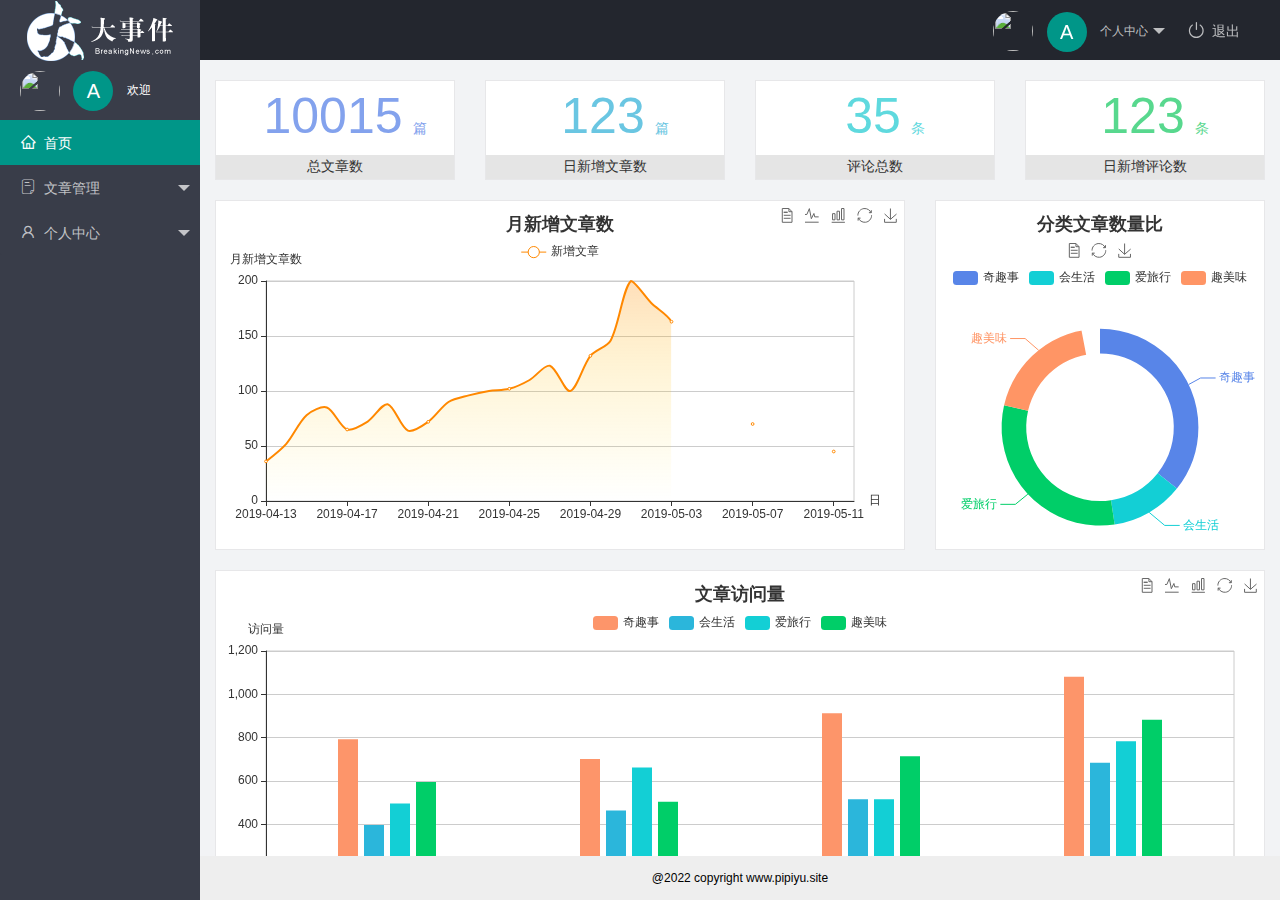
==== commit b92b3756: "用户管理模块完成" ====
--- a/index.html
+++ b/index.html
@@ -27,9 +27,9 @@
             个人中心
           </a>
           <dl class="layui-nav-child">
-            <dd><a href="">基本资料</a></dd>
-            <dd><a href="">更换头像</a></dd>
-            <dd><a href="">重置密码</a></dd>
+            <dd><a href="/User/user_info.html" target="fm">基本资料</a></dd>
+            <dd><a href="/User/user_avatar.html" target="fm">更换头像</a></dd>
+            <dd><a href="/User/user_pwd.html" target="fm">重置密码</a></dd>
           </dl>
         </li>
         <li class="layui-nav-item"><a href="javascript:;" id="btnLogout"><span
@@ -68,13 +68,13 @@
             <a href="javascript:;"><span class="iconfont layui-extend-user"></span>个人中心</a>
             <dl class="layui-nav-child">
               <dd>
-                <a href="javascript:;"><i class="layui-icon layui-icon-app"></i>基本资料</a>
+                <a href="/User/user_info.html" target="fm"><i class="layui-icon layui-icon-app"></i>基本资料</a>
               </dd>
               <dd>
-                <a href="javascript:;"><i class="layui-icon layui-icon-app"></i>更换头像</a>
+                <a href="/User/user_avatar.html" target="fm"><i class="layui-icon layui-icon-app"></i>更换头像</a>
               </dd>
               <dd>
-                <a href="javascript:;"><i class="layui-icon layui-icon-app"></i>重置密码</a>
+                <a href="/User/user_pwd.html" target="fm"><i class="layui-icon layui-icon-app"></i>重置密码</a>
               </dd>
             </dl>
           </li>
